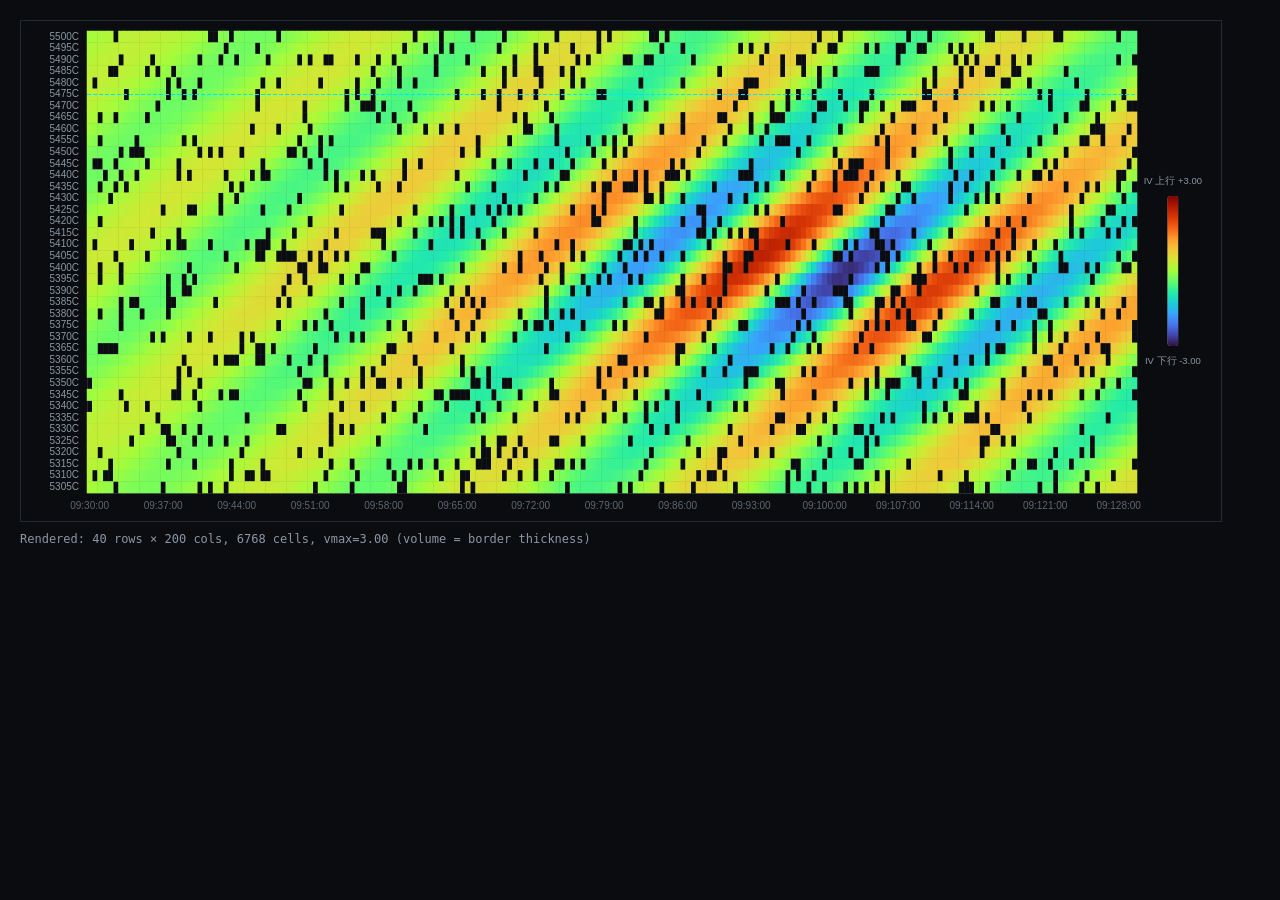
==== web/test_heatmap.html @ 6828e3ab "feat(spot): GTH 现货基准改为 ES 前后月期货反解 carry（B2b）+ 两层闸门；refactor(web): 热力图渲染器 WebGL→ECharts；fix(heatmap):" ====
<!DOCTYPE html>
<html lang="zh-CN">
<head>
<meta charset="utf-8">
<title>Heatmap Panel Test</title>
<style>
  body { margin: 0; background: #0a0c0f; padding: 20px; }
  #heatmap { width: 1200px; height: 500px; border: 1px solid #232b34; }
  #info { color: #8b97a5; font-family: monospace; font-size: 12px; margin-top: 10px; }
</style>
</head>
<body>
<div id="heatmap"></div>
<div id="info"></div>

<script src="vendor/echarts.min.js"></script>
<script src="config.js"></script>
<script src="heatmap.js"></script>
<script>
  var panel = new HeatmapPanel(document.getElementById("heatmap"));

  /* 模拟 40 档行权价 × 200 个时间桶 */
  var strikes = [];
  for (var i = 0; i < 40; i++) strikes.push(5500 - i * 5);

  var labels = [];
  for (var i = 0; i < 200; i++) {
    var m = 30 + Math.floor(i / 2);
    var s = (i % 2) * 30;
    labels.push("09:" + String(m).padStart(2, "0") + ":" + String(s).padStart(2, "0"));
  }

  var values = [];
  var volumes = [];
  for (var r = 0; r < strikes.length; r++) {
    var row = [];
    var volRow = [];
    for (var c = 0; c < labels.length; c++) {
      // 模拟 IV 脉冲：中心区域波动大，边缘波动小
      var cx = c / labels.length, cy = r / strikes.length;
      var dist = Math.sqrt((cx - 0.7) * (cx - 0.7) + (cy - 0.5) * (cy - 0.5));
      var v = Math.sin(c * 0.15 + r * 0.4) * Math.exp(-dist * 3) * 3.0;
      // 随机空值模拟稀疏矩阵
      if (Math.random() > 0.85) { row.push(null); volRow.push(null); }
      else {
        row.push(v);
        // volume: 波动大的区域 tick 数多，空值区域无 tick
        var vol = Math.max(1, Math.floor(Math.random() * 8 + Math.abs(v) * 3));
        volRow.push(vol);
      }
    }
    values.push(row);
    volumes.push(volRow);
  }

  var info = panel.update({
    strikes: strikes,
    labels: labels,
    values: values,
    volumes: volumes,
    rights: strikes.map(function() { return "C"; }),
    vmax: 3.0
  }, 5475);

  document.getElementById("info").textContent = info
    ? "Rendered: " + info.rows + " rows × " + info.cols + " cols, " + info.cells + " cells, vmax=" + info.vmax.toFixed(2) + " (volume = border thickness)"
    : "Render failed";
</script>
</body>
</html>
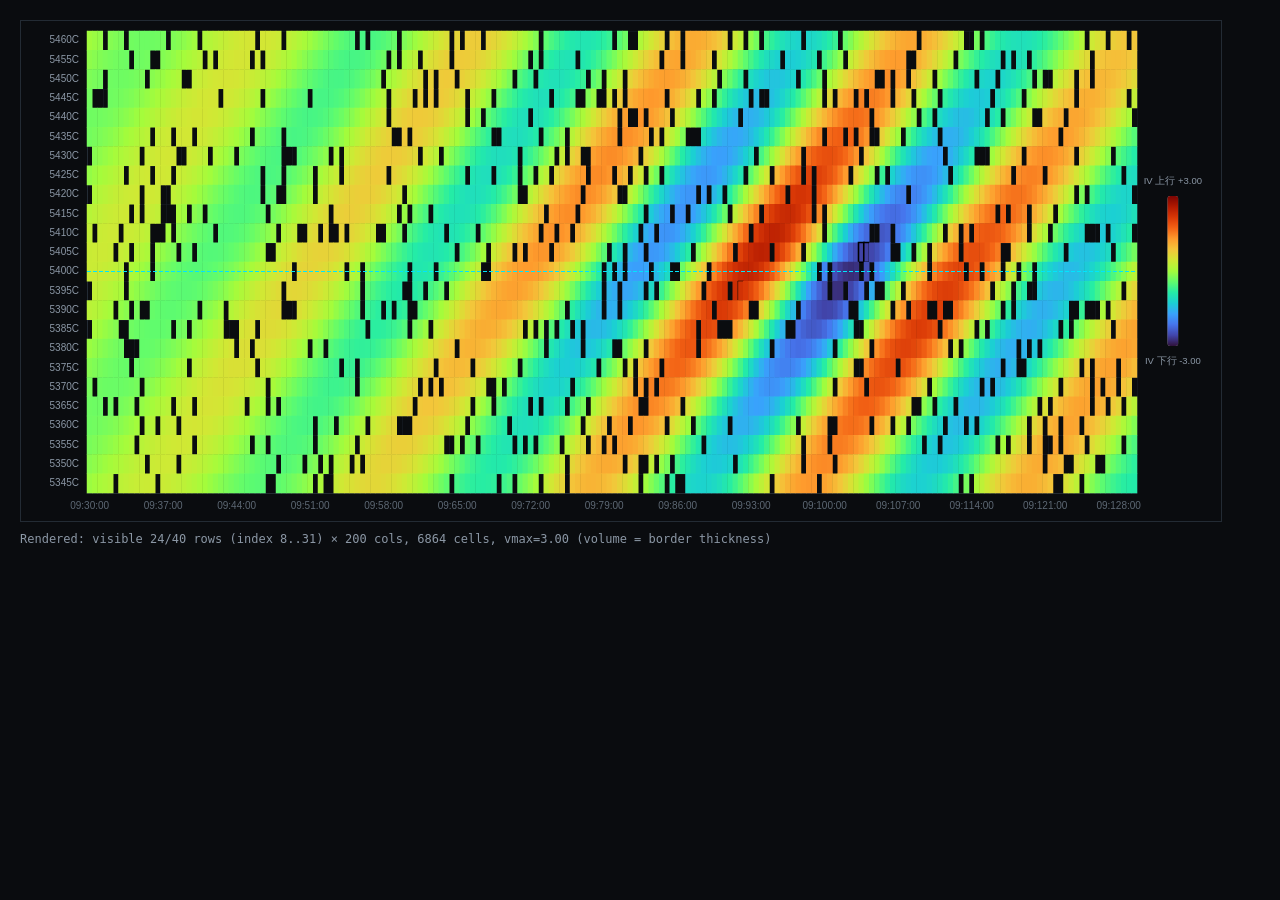
==== commit 130acdca: "feat(web): 热力图纵轴「画 40 档 / 露 24 档」—— 三个半径 + 三条不变量 需求：数据分 20 档、渲染 40 档、只显示中间 24 档。  三个半径（含义不同，缺一不可） - " ====
--- a/web/test_heatmap.html
+++ b/web/test_heatmap.html
@@ -15,11 +15,15 @@
 
 <script src="vendor/echarts.min.js"></script>
 <script src="config.js"></script>
+<script src="heatmap_window.js"></script>
+<script src="heatmap_option.js"></script>
 <script src="heatmap.js"></script>
 <script>
   var panel = new HeatmapPanel(document.getElementById("heatmap"));
 
-  /* 模拟 40 档行权价 × 200 个时间桶 */
+  /* 模拟 40 档行权价 × 200 个时间桶。
+     行序必须是**降序**（与帧契约一致）—— heatmap_window.js 会检查这一点，
+     升序帧会被拒（返回 null ⇒ 面板报错并保留上一帧）。 */
   var strikes = [];
   for (var i = 0; i < 40; i++) strikes.push(5500 - i * 5);
 
@@ -53,6 +57,12 @@
     volumes.push(volRow);
   }
 
+  /* 第三个参数 = 可视半径（档），线上由帧的 heatmap.visible_rows_each_side 提供。
+     现价取**中间那一档**（5400 = strikes[20]）—— 真实帧就是这个形状：后端以现价
+     为中心取 ±20 档 ⇒ 现价永远落在第 20 行附近。此时可视窗口应当正好是
+     第 8..31 行（上 12 档 + 下 12 档）。
+     现价若贴近两端（例如 5475，上方只有 5 行），窗口会整体平移回帧内、
+     行数不缩水 —— 那是 heatmap_window.js 的边界规则，不是这里的测试目标。 */
   var info = panel.update({
     strikes: strikes,
     labels: labels,
@@ -60,10 +70,13 @@
     volumes: volumes,
     rights: strikes.map(function() { return "C"; }),
     vmax: 3.0
-  }, 5475);
+  }, 5400, 12);
 
   document.getElementById("info").textContent = info
-    ? "Rendered: " + info.rows + " rows × " + info.cols + " cols, " + info.cells + " cells, vmax=" + info.vmax.toFixed(2) + " (volume = border thickness)"
+    ? "Rendered: visible " + info.visible + "/" + info.rows + " rows (index " +
+      info.from + ".." + info.to + ") × " + info.cols + " cols, " +
+      info.cells + " cells, vmax=" + info.vmax.toFixed(2) +
+      " (volume = border thickness)"
     : "Render failed";
 </script>
 </body>
